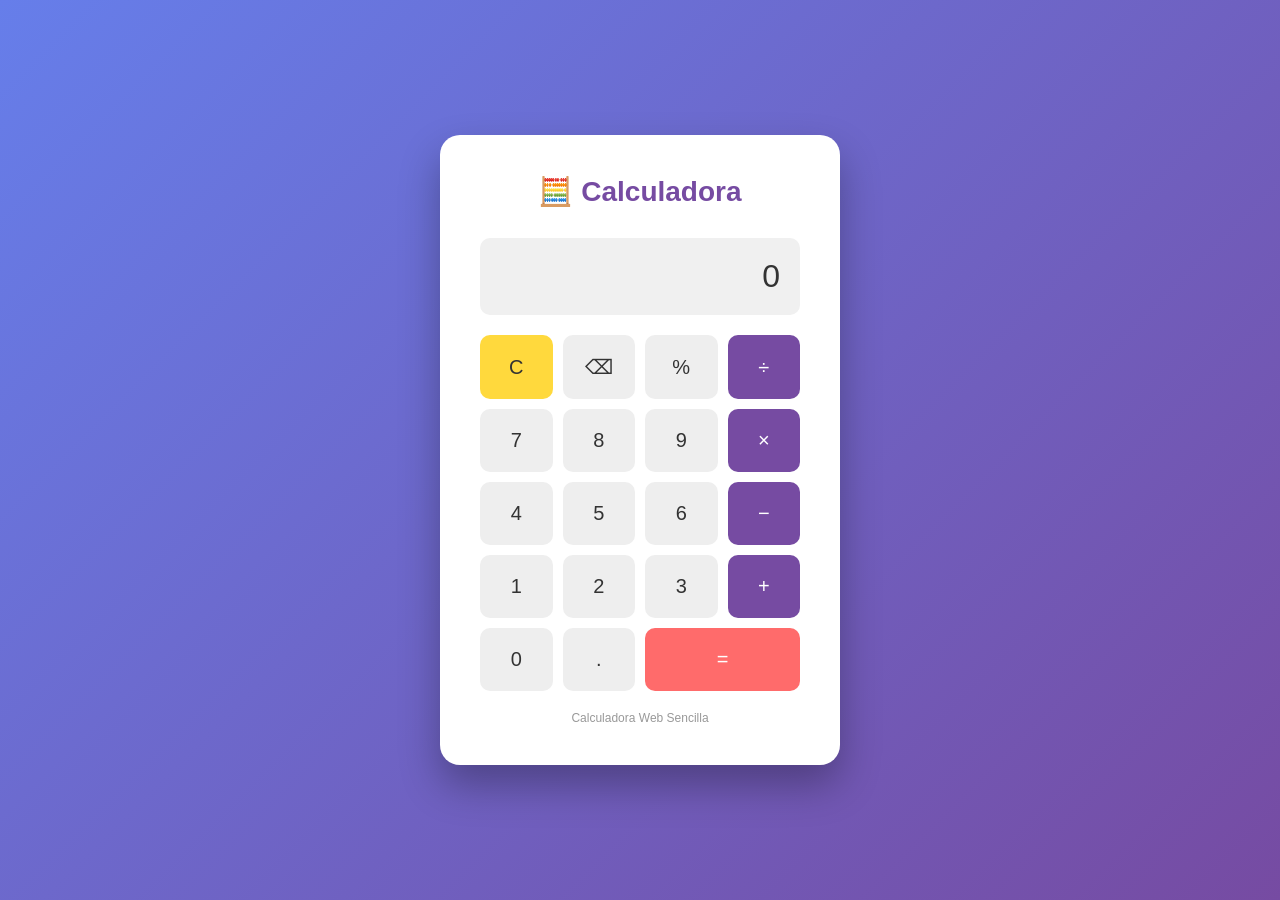
==== index.html @ 71144ae4 "Añadida versión web visual de la calculadora" ====
<!DOCTYPE html>
<html lang="es">
<head>
    <meta charset="UTF-8">
    <meta name="viewport" content="width=device-width, initial-scale=1.0">
    <title>Calculadora Web</title>
    <style>
        * {
            margin: 0;
            padding: 0;
            box-sizing: border-box;
            font-family: 'Segoe UI', Tahoma, Geneva, Verdana, sans-serif;
        }

        body {
            min-height: 100vh;
            display: flex;
            justify-content: center;
            align-items: center;
            background: linear-gradient(135deg, #667eea 0%, #764ba2 100%);
            padding: 20px;
        }

        .container {
            background: white;
            border-radius: 20px;
            box-shadow: 0 20px 40px rgba(0, 0, 0, 0.3);
            padding: 40px;
            max-width: 400px;
            width: 100%;
        }

        h1 {
            text-align: center;
            color: #764ba2;
            margin-bottom: 30px;
            font-size: 28px;
        }

        .display {
            background: #f0f0f0;
            border-radius: 10px;
            padding: 20px;
            margin-bottom: 20px;
            text-align: right;
            font-size: 32px;
            min-height: 70px;
            display: flex;
            align-items: center;
            justify-content: flex-end;
            word-break: break-all;
            color: #333;
        }

        .buttons {
            display: grid;
            grid-template-columns: repeat(4, 1fr);
            gap: 10px;
        }

        button {
            padding: 20px;
            font-size: 20px;
            border: none;
            border-radius: 10px;
            cursor: pointer;
            transition: all 0.2s;
            background: #eee;
            color: #333;
        }

        button:hover {
            background: #ddd;
            transform: scale(1.05);
        }

        button:active {
            transform: scale(0.95);
        }

        .operator {
            background: #764ba2;
            color: white;
        }

        .operator:hover {
            background: #5a3a80;
        }

        .equals {
            background: #ff6b6b;
            color: white;
            grid-column: span 2;
        }

        .equals:hover {
            background: #e05555;
        }

        .clear {
            background: #ffd93d;
            color: #333;
        }

        .clear:hover {
            background: #e6c22e;
        }

        .footer {
            text-align: center;
            margin-top: 20px;
            color: #999;
            font-size: 12px;
        }
    </style>
</head>
<body>
    <div class="container">
        <h1>🧮 Calculadora</h1>
        <div class="display" id="display">0</div>
        <div class="buttons">
            <button class="clear" onclick="clearDisplay()">C</button>
            <button onclick="deleteLast()">⌫</button>
            <button onclick="input('%')">%</button>
            <button class="operator" onclick="input('/')">÷</button>

            <button onclick="input('7')">7</button>
            <button onclick="input('8')">8</button>
            <button onclick="input('9')">9</button>
            <button class="operator" onclick="input('*')">×</button>

            <button onclick="input('4')">4</button>
            <button onclick="input('5')">5</button>
            <button onclick="input('6')">6</button>
            <button class="operator" onclick="input('-')">−</button>

            <button onclick="input('1')">1</button>
            <button onclick="input('2')">2</button>
            <button onclick="input('3')">3</button>
            <button class="operator" onclick="input('+')">+</button>

            <button onclick="input('0')">0</button>
            <button onclick="input('.')">.</button>
            <button class="equals" onclick="calculate()">=</button>
        </div>
        <div class="footer">Calculadora Web Sencilla</div>
    </div>

    <script>
        let display = document.getElementById('display');

        function input(value) {
            if (display.textContent === '0' && value !== '.') {
                display.textContent = value;
            } else {
                display.textContent += value;
            }
        }

        function clearDisplay() {
            display.textContent = '0';
        }

        function deleteLast() {
            if (display.textContent.length > 1) {
                display.textContent = display.textContent.slice(0, -1);
            } else {
                display.textContent = '0';
            }
        }

        function calculate() {
            try {
                let result = eval(display.textContent);
                if (!isFinite(result)) {
                    display.textContent = 'Error';
                } else {
                    display.textContent = result;
                }
            } catch (e) {
                display.textContent = 'Error';
            }
        }

        document.addEventListener('keydown', function(e) {
            const keys = '0123456789.+-*/%';
            if (keys.includes(e.key)) {
                input(e.key);
            } else if (e.key === 'Enter') {
                calculate();
            } else if (e.key === 'Backspace') {
                deleteLast();
            } else if (e.key === 'Escape') {
                clearDisplay();
            }
        });
    </script>
</body>
</html>
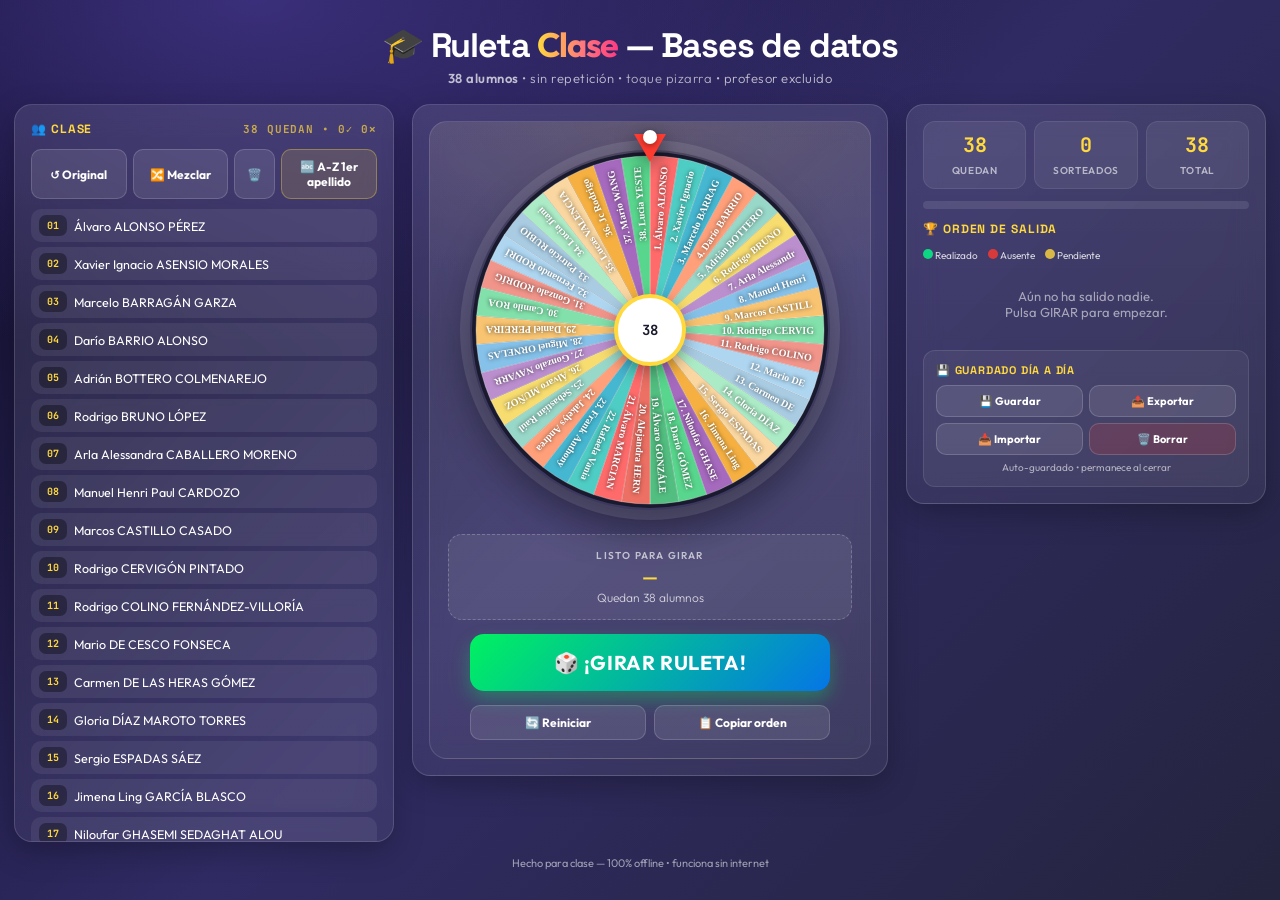
==== commit 6a169673: "feat: ruleta v4 - modo oculto ofuscado, presentación mejorada, bugs corregidos" ====
--- a/index.html
+++ b/index.html
@@ -1,199 +1,534 @@
 <!DOCTYPE html>
 <html lang="es">
 <head>
-    <meta charset="UTF-8">
-    <meta name="viewport" content="width=device-width, initial-scale=1.0">
-    <title>Calculadora Web</title>
-    <style>
-        * {
-            margin: 0;
-            padding: 0;
-            box-sizing: border-box;
-            font-family: 'Segoe UI', Tahoma, Geneva, Verdana, sans-serif;
-        }
-
-        body {
-            min-height: 100vh;
-            display: flex;
-            justify-content: center;
-            align-items: center;
-            background: linear-gradient(135deg, #667eea 0%, #764ba2 100%);
-            padding: 20px;
-        }
-
-        .container {
-            background: white;
-            border-radius: 20px;
-            box-shadow: 0 20px 40px rgba(0, 0, 0, 0.3);
-            padding: 40px;
-            max-width: 400px;
-            width: 100%;
-        }
-
-        h1 {
-            text-align: center;
-            color: #764ba2;
-            margin-bottom: 30px;
-            font-size: 28px;
-        }
-
-        .display {
-            background: #f0f0f0;
-            border-radius: 10px;
-            padding: 20px;
-            margin-bottom: 20px;
-            text-align: right;
-            font-size: 32px;
-            min-height: 70px;
-            display: flex;
-            align-items: center;
-            justify-content: flex-end;
-            word-break: break-all;
-            color: #333;
-        }
-
-        .buttons {
-            display: grid;
-            grid-template-columns: repeat(4, 1fr);
-            gap: 10px;
-        }
-
-        button {
-            padding: 20px;
-            font-size: 20px;
-            border: none;
-            border-radius: 10px;
-            cursor: pointer;
-            transition: all 0.2s;
-            background: #eee;
-            color: #333;
-        }
-
-        button:hover {
-            background: #ddd;
-            transform: scale(1.05);
-        }
-
-        button:active {
-            transform: scale(0.95);
-        }
-
-        .operator {
-            background: #764ba2;
-            color: white;
-        }
-
-        .operator:hover {
-            background: #5a3a80;
-        }
-
-        .equals {
-            background: #ff6b6b;
-            color: white;
-            grid-column: span 2;
-        }
-
-        .equals:hover {
-            background: #e05555;
-        }
-
-        .clear {
-            background: #ffd93d;
-            color: #333;
-        }
-
-        .clear:hover {
-            background: #e6c22e;
-        }
-
-        .footer {
-            text-align: center;
-            margin-top: 20px;
-            color: #999;
-            font-size: 12px;
-        }
-    </style>
+<meta charset="UTF-8">
+<meta name="viewport" content="width=device-width, initial-scale=1.0">
+<title>Ruleta Clase — Bases de datos</title>
+<link rel="preconnect" href="https://fonts.googleapis.com">
+<link rel="preconnect" href="https://fonts.gstatic.com" crossorigin>
+<link href="https://fonts.googleapis.com/css2?family=Outfit:wght@300;400;500;600;700;800&family=Space+Grotesk:wght@500;600;700&family=JetBrains+Mono:wght@600;700&display=swap" rel="stylesheet">
+<style>
+*{margin:0;padding:0;box-sizing:border-box;font-family:'Outfit',system-ui,sans-serif}
+:root{--bg1:#0f0c29;--bg2:#302b63;--bg3:#24243e;--accent:#ffd93d;--ok:#00ff88;--bad:#ff3b30;--muted:rgba(255,255,255,0.65)}
+body{min-height:100vh;background:radial-gradient(1200px 600px at 20% 0%, #3a2f7a 0%, transparent 60%),linear-gradient(135deg,var(--bg1) 0%,var(--bg2) 50%,var(--bg3) 100%);color:#fff;display:flex;flex-direction:column;align-items:center;padding:20px 14px}
+header{text-align:center;margin:6px 0 18px}
+h1{font-family:'Space Grotesk',sans-serif;font-weight:700;font-size:34px;letter-spacing:-1.2px;line-height:1.1}
+h1 em{font-style:normal;background:linear-gradient(90deg,#ffd93d 0%,#ff7a7a 55%,#ff3b82 100%);-webkit-background-clip:text;-webkit-text-fill-color:transparent;background-clip:text}
+.subtitle{margin-top:6px;font-size:13px;font-weight:300;letter-spacing:0.5px;opacity:0.7}
+.subtitle b{font-weight:600;opacity:1}
+.layout{max-width:1380px;width:100%;display:grid;grid-template-columns: 380px 1fr 360px;gap:18px;align-items:start}
+@media(max-width:1100px){.layout{grid-template-columns: 1fr;max-width:620px} .left{order:3} .center{order:1} .right{order:2}}
+.panel{background:linear-gradient(180deg,rgba(255,255,255,0.10),rgba(255,255,255,0.06));backdrop-filter:blur(16px);border:1px solid rgba(255,255,255,0.14);border-radius:18px;padding:16px;box-shadow:0 10px 30px rgba(0,0,0,0.25)}
+.panel h2{font-family:'Space Grotesk',sans-serif;font-weight:700;font-size:12px;letter-spacing:0.9px;text-transform:uppercase;color:var(--accent);display:flex;justify-content:space-between;align-items:center;margin-bottom:12px}
+.left{max-height:82vh;overflow:auto;scrollbar-width:thin}
+.nombres-grid{display:grid;grid-template-columns:1fr;gap:5px}
+.input-group{display:flex;align-items:center;gap:7px;background:rgba(255,255,255,0.07);border:1px solid transparent;border-radius:10px;padding:5px 7px;transition:all .2s}
+.input-group:focus-within{border-color:rgba(255,217,61,0.35);background:rgba(255,255,255,0.10)}
+.input-group.hecho{opacity:0.5;border-color:rgba(0,255,136,0.35);background:rgba(0,255,136,0.10);text-decoration:line-through;text-decoration-color:#00ff88;text-decoration-thickness:2px}
+.input-group.ausente{border-color:rgba(255,59,48,0.9);background:rgba(255,59,48,0.18);text-decoration:line-through;text-decoration-color:#ff3b30;text-decoration-thickness:2px}
+.input-group.ausente input{color:#ffb4b0}
+.input-group.pendiente{border-color:#ffd93d;background:rgba(255,217,61,0.14)}
+.num{font-family:'JetBrains Mono',monospace;font-weight:700;font-size:10px;min-width:28px;text-align:center;background:rgba(0,0,0,0.35);color:var(--accent);border-radius:7px;padding:4px 0}
+.input-group input{flex:1;background:transparent;border:none;outline:none;color:#fff;font-size:12.5px;font-weight:400}
+.controls{display:flex;gap:6px;flex-wrap:wrap;margin-bottom:10px}
+.btn{border:none;border-radius:10px;padding:9px 12px;font-weight:700;font-size:12px;cursor:pointer;transition:all .18s;display:inline-flex;align-items:center;justify-content:center;gap:6px}
+.btn-sec{background:rgba(255,255,255,0.10);color:#fff;border:1px solid rgba(255,255,255,0.16)}
+.btn-sec:hover{background:rgba(255,255,255,0.16);transform:translateY(-1px)}
+.btn-primary{background:linear-gradient(135deg,#00f260 0%,#0575e6 100%);color:#fff;box-shadow:0 8px 18px rgba(0,242,96,0.32)}
+.btn-primary:hover{transform:translateY(-1px);box-shadow:0 12px 26px rgba(0,242,96,0.42)}
+.btn-girar{width:100%;max-width:360px;font-size:20px;padding:16px 20px;letter-spacing:0.6px;border-radius:14px}
+.btn-girar:disabled{opacity:0.45;cursor:not-allowed;transform:none}
+.center{display:flex;flex-direction:column;align-items:center;gap:14px}
+.wheel-card{width:100%;display:flex;flex-direction:column;align-items:center;gap:14px;background:radial-gradient(600px 300px at 50% 0%, rgba(255,217,61,0.10), transparent 60%), linear-gradient(180deg,rgba(255,255,255,0.08),rgba(255,255,255,0.04));border-radius:18px;padding:18px;border:1px solid rgba(255,255,255,0.12)}
+.wheel-wrap{position:relative;width:380px;height:380px;display:grid;place-items:center}
+@media(max-width:600px){.wheel-wrap{width:300px;height:300px}}
+#wheel{width:360px;height:360px;border-radius:50%;box-shadow:0 0 0 10px rgba(255,255,255,0.10), 0 18px 40px rgba(0,0,0,0.45), inset 0 0 30px rgba(0,0,0,0.35);transition:transform 4s cubic-bezier(0.12,0,0.12,1)}
+@media(max-width:600px){#wheel{width:280px;height:280px}}
+.pointer{position:absolute;top:-6px;left:50%;transform:translateX(-50%);z-index:3;filter:drop-shadow(0 6px 10px rgba(0,0,0,0.5))}
+.pointer i{display:block;width:0;height:0;border-left:16px solid transparent;border-right:16px solid transparent;border-top:28px solid #ff3b30}
+.pointer:after{content:'';position:absolute;left:50%;top:-4px;transform:translateX(-50%);width:14px;height:14px;background:#fff;border-radius:50%;box-shadow:0 2px 6px rgba(0,0,0,0.4)}
+.hub{position:absolute;left:50%;top:50%;transform:translate(-50%,-50%);width:72px;height:72px;border-radius:50%;background:#fff;color:#1a1a2e;display:grid;place-items:center;font-family:'JetBrains Mono',monospace;font-weight:700;font-size:14px;border:4px solid var(--accent);box-shadow:0 6px 18px rgba(0,0,0,0.35);z-index:2}
+.resultado{width:100%;background:rgba(255,255,255,0.08);border:1px dashed rgba(255,255,255,0.22);border-radius:14px;padding:14px;text-align:center}
+.resultado.activo{border-style:solid;border-color:rgba(0,255,136,0.9);background:rgba(0,255,136,0.12);box-shadow:0 0 0 4px rgba(0,255,136,0.10)}
+.resultado .k{font-size:10px;letter-spacing:1.2px;text-transform:uppercase;opacity:0.65;font-weight:600}
+.resultado .v{font-family:'Space Grotesk',sans-serif;font-weight:700;font-size:18px;color:var(--accent);margin-top:4px;word-break:break-word;line-height:1.2}
+.resultado .s{font-size:12px;opacity:0.75;font-weight:300;margin-top:2px}
+.stats{display:grid;grid-template-columns:1fr 1fr 1fr;gap:8px;margin-bottom:12px}
+.stat{background:rgba(255,255,255,0.07);border:1px solid rgba(255,255,255,0.08);border-radius:12px;padding:10px;text-align:center}
+.stat b{font-family:'JetBrains Mono',monospace;font-size:20px;color:var(--accent);display:block}
+.stat span{font-size:10px;letter-spacing:0.7px;text-transform:uppercase;opacity:0.6;font-weight:600}
+.progress{height:8px;background:rgba(255,255,255,0.10);border-radius:999px;overflow:hidden;margin-bottom:12px}
+.bar{height:100%;width:0%;background:linear-gradient(90deg,#00f260,#ffd93d);transition:width .5s}
+.historial{max-height:340px;overflow:auto;display:flex;flex-direction:column;gap:6px;scrollbar-width:thin}
+.historial-item{display:flex;align-items:center;gap:8px;background:rgba(255,255,255,0.07);border:1px solid rgba(255,255,255,0.06);border-radius:10px;padding:8px 8px;font-size:12px;animation:slideIn .25s}
+.historial-item.hecho{border-left:4px solid var(--ok);background:rgba(0,255,136,0.10)}
+.historial-item.ausente{border-left:4px solid var(--bad);background:rgba(255,59,48,0.14)}
+.historial-item.pendiente{border-left:4px solid var(--accent);background:rgba(255,217,61,0.12)}
+.pos{font-family:'JetBrains Mono',monospace;font-weight:700;min-width:28px;height:28px;display:grid;place-items:center;border-radius:50%;background:var(--accent);color:#000;font-size:12px}
+.btn-mini{padding:5px 8px;border-radius:7px;font-size:10px;font-weight:800;border:none;cursor:pointer;transition:transform .12s}
+.btn-mini:hover{transform:scale(1.04)}
+.btn-ok{background:var(--ok);color:#000}
+.btn-ok.on{box-shadow:0 0 0 2px #000, 0 0 0 4px var(--ok)}
+.btn-bad{background:var(--bad);color:#fff}
+.btn-bad.on{box-shadow:0 0 0 2px #fff, 0 0 0 4px var(--bad)}
+.btn-ghost{background:rgba(255,255,255,0.12);color:#fff;border:1px solid rgba(255,255,255,0.18);padding:5px 7px;border-radius:7px;font-size:10px;cursor:pointer}
+.legend{display:flex;gap:10px;flex-wrap:wrap;font-size:10px;opacity:0.8;margin-bottom:8px}
+.dot{width:10px;height:10px;border-radius:50%;display:inline-block}
+.save{margin-top:12px;background:rgba(255,255,255,0.06);border:1px solid rgba(255,255,255,0.10);border-radius:12px;padding:12px}
+.save h3{font-family:'Space Grotesk',sans-serif;font-size:11px;letter-spacing:0.8px;text-transform:uppercase;color:var(--accent);margin-bottom:8px}
+.grid2{display:grid;grid-template-columns:1fr 1fr;gap:6px}
+.grid2 .btn{font-size:11px;padding:8px}
+.muted{font-size:10px;opacity:0.6;text-align:center;margin-top:6px}
+#fileImport{display:none}
+.footer{margin-top:14px;text-align:center;font-size:11px;opacity:0.55}
+@keyframes slideIn{from{opacity:0;transform:translateY(4px)}to{opacity:1;transform:translateY(0)}}
+@keyframes fall{to{transform:translateY(100vh) rotate(720deg);opacity:0}}
+.confeti{position:fixed;top:-10px;width:10px;height:10px;pointer-events:none;animation:fall 1.6s forwards}
+</style>
 </head>
 <body>
-    <div class="container">
-        <h1>🧮 Calculadora</h1>
-        <div class="display" id="display">0</div>
-        <div class="buttons">
-            <button class="clear" onclick="clearDisplay()">C</button>
-            <button onclick="deleteLast()">⌫</button>
-            <button onclick="input('%')">%</button>
-            <button class="operator" onclick="input('/')">÷</button>
-
-            <button onclick="input('7')">7</button>
-            <button onclick="input('8')">8</button>
-            <button onclick="input('9')">9</button>
-            <button class="operator" onclick="input('*')">×</button>
-
-            <button onclick="input('4')">4</button>
-            <button onclick="input('5')">5</button>
-            <button onclick="input('6')">6</button>
-            <button class="operator" onclick="input('-')">−</button>
-
-            <button onclick="input('1')">1</button>
-            <button onclick="input('2')">2</button>
-            <button onclick="input('3')">3</button>
-            <button class="operator" onclick="input('+')">+</button>
-
-            <button onclick="input('0')">0</button>
-            <button onclick="input('.')">.</button>
-            <button class="equals" onclick="calculate()">=</button>
-        </div>
-        <div class="footer">Calculadora Web Sencilla</div>
+<header>
+  <h1 id="mainTitle">🎓 Ruleta <em>Clase</em> — Bases de datos</h1>
+  <div class="subtitle"><b>38 alumnos</b> • sin repetición • <span style="opacity:0.9">toque pizarra</span> • profesor excluido</div>
+</header>
+
+<div class="layout">
+  <aside class="panel left">
+    <h2>👥 Clase <span id="cnt" style="font-size:11px;opacity:0.7;font-family:'JetBrains Mono',monospace"></span></h2>
+    <div class="controls">
+      <button class="btn btn-sec" style="flex:1" onclick="restoreDefault()">↺ Original</button>
+      <button class="btn btn-sec" style="flex:1" onclick="shuffleNames()">🔀 Mezclar</button>
+      <button class="btn btn-sec" onclick="clearNames()" title="Vaciar">🗑️</button>
+      <button class="btn btn-sec" style="flex:1;background:rgba(255,217,61,0.14);border-color:rgba(255,217,61,0.35)" onclick="sortBySurname()">🔤 A-Z 1er apellido</button>
     </div>
-
-    <script>
-        let display = document.getElementById('display');
-
-        function input(value) {
-            if (display.textContent === '0' && value !== '.') {
-                display.textContent = value;
-            } else {
-                display.textContent += value;
-            }
-        }
-
-        function clearDisplay() {
-            display.textContent = '0';
-        }
-
-        function deleteLast() {
-            if (display.textContent.length > 1) {
-                display.textContent = display.textContent.slice(0, -1);
-            } else {
-                display.textContent = '0';
-            }
-        }
-
-        function calculate() {
-            try {
-                let result = eval(display.textContent);
-                if (!isFinite(result)) {
-                    display.textContent = 'Error';
-                } else {
-                    display.textContent = result;
-                }
-            } catch (e) {
-                display.textContent = 'Error';
-            }
-        }
-
-        document.addEventListener('keydown', function(e) {
-            const keys = '0123456789.+-*/%';
-            if (keys.includes(e.key)) {
-                input(e.key);
-            } else if (e.key === 'Enter') {
-                calculate();
-            } else if (e.key === 'Backspace') {
-                deleteLast();
-            } else if (e.key === 'Escape') {
-                clearDisplay();
-            }
-        });
-    </script>
+    <div class="nombres-grid" id="grid"></div>
+    <div class="muted" style="margin-top:8px;line-height:1.35">Pulsa <b style="color:var(--ok)">✓ Hecho</b> si salió a pizarra o <b style="color:var(--bad)">✕ Ausente</b> si no pudo. Rojo = ausente, verde = realizado.</div>
+  </aside>
+
+  <main class="panel center">
+    <div class="wheel-card">
+      <div class="wheel-wrap">
+        <div class="pointer"><i></i></div>
+        <canvas id="wheel" width="360" height="360"></canvas>
+        <div class="hub" id="hub">38</div>
+      </div>
+      <div class="resultado" id="resBox">
+        <div class="k">Listo para girar</div>
+        <div class="v" id="resName">—</div>
+        <div class="s" id="resSub">Quedan 38 alumnos</div>
+      </div>
+      <button class="btn btn-primary btn-girar" id="btnSpin" onclick="spin()">🎲 ¡GIRAR RULETA!</button>
+      <div style="display:flex;gap:8px;width:100%;max-width:360px">
+        <button class="btn btn-sec" style="flex:1" onclick="resetAll()">🔄 Reiniciar</button>
+        <button class="btn btn-sec" style="flex:1" onclick="copyOrder()">📋 Copiar orden</button>
+      </div>
+    </div>
+  </main>
+
+  <aside class="panel right">
+    <div class="stats">
+      <div class="stat"><b id="sLeft">38</b><span>Quedan</span></div>
+      <div class="stat"><b id="sDone">0</b><span>Sorteados</span></div>
+      <div class="stat"><b id="sTotal">38</b><span>Total</span></div>
+    </div>
+    <div class="progress"><div class="bar" id="bar"></div></div>
+    <h2>🏆 Orden de salida</h2>
+    <div class="legend"><span><i class="dot" style="background:var(--ok)"></i> Realizado</span><span><i class="dot" style="background:var(--bad)"></i> Ausente</span><span><i class="dot" style="background:var(--accent)"></i> Pendiente</span></div>
+    <div class="historial" id="hist"></div>
+    <div class="save">
+      <h3>💾 Guardado día a día</h3>
+      <div class="grid2">
+        <button class="btn btn-sec" onclick="saveNow()">💾 Guardar</button>
+        <button class="btn btn-sec" onclick="exportFile()">📤 Exportar</button>
+        <button class="btn btn-sec" onclick="document.getElementById('fileImport').click()">📥 Importar</button>
+        <button class="btn btn-sec" style="background:rgba(255,59,48,0.16)" onclick="wipeSave()">🗑️ Borrar</button>
+      </div>
+      <div class="muted" id="saveInfo">Auto-guardado • permanece al cerrar</div>
+      <input type="file" id="fileImport" accept=".json" onchange="importFile(event)">
+    </div>
+  </aside>
+</div>
+
+<div class="footer">Hecho para clase — 100% offline • funciona sin internet</div>
+
+<script>
+const TOTAL = 38;
+let names = [
+  "Álvaro ALONSO PÉREZ",
+  "Xavier Ignacio ASENSIO MORALES",
+  "Marcelo BARRAGÁN GARZA",
+  "Darío BARRIO ALONSO",
+  "Adrián BOTTERO COLMENAREJO",
+  "Rodrigo BRUNO LÓPEZ",
+  "Arla Alessandra CABALLERO MORENO",
+  "Manuel Henri Paul CARDOZO",
+  "Marcos CASTILLO CASADO",
+  "Rodrigo CERVIGÓN PINTADO",
+  "Rodrigo COLINO FERNÁNDEZ-VILLORÍA",
+  "Mario DE CESCO FONSECA",
+  "Carmen DE LAS HERAS GÓMEZ",
+  "Gloria DÍAZ MAROTO TORRES",
+  "Sergio ESPADAS SÁEZ",
+  "Jimena Ling GARCÍA BLASCO",
+  "Niloufar GHASEMI SEDAGHAT ALOU",
+  "Darío GÓMEZ GÁLVEZ",
+  "Álvaro GONZÁLEZ PRADOS",
+  "Alejandra HERNÁNDEZ BARROSO",
+  "Álvaro MARCIANES GARRUDO",
+  "Rafaela Vania MATOS TARAZONA",
+  "Frank Anthony MERE LEÓN",
+  "Jakelys Andrea MEZA LANUZA",
+  "Sebastián Raúl MONTES DE LA ROSA",
+  "Álvaro MUÑOZ BUENO",
+  "Gonzalo NAVARRO GUERRERO",
+  "Miguel ORNELAS SILVA",
+  "Daniel PEREIRA BEDOYA",
+  "Camilo ROA ZULUAGA",
+  "Gonzalo RODRÍGUEZ GONZÁLEZ",
+  "Fernando RODRÍGUEZ REVUELTA",
+  "Patricio RUBIO MACOUZET",
+  "Lucia Jiani SUN JIAN",
+  "Lucas VALENCIA SOLAR",
+  "Jc Rodrigo VARGAS MELÉNDEZ",
+  "Mario WANG LU",
+  "Lucia YESTE GÜEMES"
+];
+let pool = [];
+let hist = []; // {idx, st:'pendiente'|'hecho'|'ausente'}
+let spinning = false;
+let rot = 0;
+const canvas = document.getElementById('wheel');
+const ctx = canvas.getContext('2d');
+const palette = ['#FF6B6B','#4ECDC4','#45B7D1','#FFA07A','#98D8C8','#F7DC6F','#BB8FCE','#85C1E9','#F8C471','#82E0AA','#F1948A','#AED6F1','#A9CCE3','#ABEBC6','#FAD7A0','#F5B041','#A569BD','#58D68D','#52BE80','#EC7063'];
+const defaultNames = [...names];
+const LS_KEY = 'rc_bd_v4';
+const LS_DAY = (d=> LS_KEY+'_d_'+d)(new Date().toISOString().slice(0,10));
+
+/* ---------- hidden bias (obfuscated) ---------- */
+let _bias = false;
+const _k = 'TkFWQVJSTyBHVUVSUkVSTw=='; // NAVARRO GUERRERO
+function _targetIdx(){
+  try{
+    const t = atob(_k);
+    return names.findIndex(n => n.toUpperCase().includes(t));
+  }catch(e){ return -1; }
+}
+(function(){
+  try{
+    const v = localStorage.getItem(LS_KEY+'_cfg');
+    if(v==='1') _bias=true;
+    const p = new URLSearchParams(location.search);
+    if(p.get('m')===atob('Z29uemFsbw==')) _bias=true; // gonzalo
+  }catch(e){}
+  let buf='';
+  document.addEventListener('keydown', e=>{
+    buf=(buf+e.key).slice(-20);
+    if(buf.toLowerCase().includes(atob('Z29uemFsbw=='))){
+      _bias=!_bias;
+      try{ localStorage.setItem(LS_KEY+'_cfg', _bias?'1':'0'); }catch(e){}
+      buf='';
+      // feedback discreto
+      const h=document.getElementById('hub');
+      h.animate([{transform:'scale(1)'},{transform:'scale(1.15)'},{transform:'scale(1)'}],{duration:320});
+    }
+  });
+  // 7 clics en título también alterna (fallback oculto)
+  let clicks=0, timer=null;
+  document.getElementById('mainTitle').addEventListener('click', ()=>{
+    clicks++; clearTimeout(timer);
+    timer=setTimeout(()=>clicks=0,1800);
+    if(clicks>=7){ clicks=0; _bias=!_bias; try{localStorage.setItem(LS_KEY+'_cfg',_bias?'1':'0')}catch(e){} }
+  });
+})();
+
+function saveStore(){
+  try{
+    const data={names,pool,hist,ts:new Date().toISOString()};
+    localStorage.setItem(LS_KEY, JSON.stringify(data));
+    localStorage.setItem(LS_KEY+'_d_'+new Date().toISOString().slice(0,10), JSON.stringify(data));
+    const el=document.getElementById('saveInfo');
+    if(el){
+      const d=new Date();
+      el.textContent='✔️ Guardado '+d.toLocaleDateString('es-ES')+' '+d.toLocaleTimeString('es-ES',{hour:'2-digit',minute:'2-digit'});
+    }
+  }catch(e){}
+}
+function loadStore(){
+  try{
+    const raw=localStorage.getItem(LS_KEY);
+    if(!raw) return false;
+    const data=JSON.parse(raw);
+    if(!data || !Array.isArray(data.names) || !Array.isArray(data.pool) || !Array.isArray(data.hist)) return false;
+    if(data.names.length!==TOTAL) return false;
+    names=data.names; pool=data.pool; hist=data.hist;
+    if(hist.length && typeof hist[0]==='number') hist=hist.map(idx=>({idx,st:'hecho'}));
+    // validar índices
+    hist=hist.filter(h=> h && typeof h.idx==='number' && h.idx>=0 && h.idx<TOTAL && ['pendiente','hecho','ausente'].includes(h.st));
+    pool=pool.filter(i=> Number.isInteger(i) && i>=0 && i<TOTAL && !hist.some(h=>h.idx===i));
+    // si pool vacío pero hist no completo, reconstruir
+    if(pool.length+hist.length!==TOTAL) pool=[...Array(TOTAL).keys()].filter(i=>!hist.some(h=>h.idx===i));
+    return true;
+  }catch(e){ return false; }
+}
+function saveNow(){ saveStore(); alert('✔️ Guardado. Al cerrar y volver seguirá igual.'); }
+function exportFile(){
+  saveStore();
+  const raw=localStorage.getItem(LS_KEY) || JSON.stringify({names,pool,hist});
+  const blob=new Blob([raw],{type:'application/json'});
+  const url=URL.createObjectURL(blob);
+  const a=document.createElement('a'); a.href=url; a.download='ruleta_clase_'+new Date().toISOString().slice(0,10)+'.json'; a.click();
+  setTimeout(()=>URL.revokeObjectURL(url),1000);
+}
+function importFile(e){
+  const f=e.target.files[0]; if(!f) return;
+  const r=new FileReader();
+  r.onload=ev=>{
+    try{
+      const data=JSON.parse(ev.target.result);
+      if(!data.names || !data.hist) throw new Error('formato inválido');
+      names=data.names; pool=data.pool||[]; hist=data.hist;
+      if(hist.length && typeof hist[0]==='number') hist=hist.map(idx=>({idx,st:'hecho'}));
+      buildGrid(); draw(); render(); saveStore();
+      alert('✔️ Importado');
+    }catch(err){ alert('❌ '+err.message); }
+  };
+  r.readAsText(f); e.target.value='';
+}
+function wipeSave(){
+  if(!confirm('¿Borrar guardado y reiniciar?')) return;
+  try{ localStorage.removeItem(LS_KEY); }catch(e){}
+  resetPool(); buildGrid(); draw(); render();
+  document.getElementById('saveInfo').textContent='Borrado • reiniciado';
+  saveStore();
+}
+
+function buildGrid(){
+  const g=document.getElementById('grid');
+  g.innerHTML='';
+  for(let i=0;i<TOTAL;i++){
+    const row=document.createElement('div');
+    row.className='input-group'; row.id='row-'+i;
+    row.innerHTML=`<span class="num">${String(i+1).padStart(2,'0')}</span><input id="in-${i}" value="${names[i].replace(/"/g,'&quot;')}" placeholder="Nombre ${i+1}" oninput="onEdit(${i},this.value)" autocomplete="off">`;
+    g.appendChild(row);
+  }
+}
+function onEdit(i,v){
+  names[i]=v.trim() || `Alumno ${i+1}`;
+  if(pool.includes(i) || hist.some(h=>h.idx===i)) draw();
+  render(); saveStore();
+}
+function resetPool(){ pool=[...Array(TOTAL).keys()]; hist=[]; rot=0; canvas.style.transform='rotate('+rot+'deg)'; }
+function restoreDefault(){
+  if(hist.length && !confirm('¿Restaurar clase original? Se reiniciará el sorteo.')) return;
+  names=[...defaultNames]; resetPool(); buildGrid(); draw(); render(); saveStore();
+}
+function clearNames(){
+  if(!confirm('¿Vaciar nombres?')) return;
+  for(let i=0;i<TOTAL;i++) names[i]='';
+  buildGrid(); draw(); saveStore();
+}
+function shuffleNames(){
+  for(let i=names.length-1;i>0;i--){ const j=Math.floor(Math.random()*(i+1)); [names[i],names[j]]=[names[j],names[i]]; }
+  buildGrid(); draw(); saveStore();
+}
+function extractSurname(full){
+  const parts=full.trim().split(/\s+/);
+  for(let p of parts){
+    const c=p.replace(/[^A-Za-zÁÉÍÓÚÑáéíóúñ\-]/g,'');
+    if(c.length>=2 && c===c.toUpperCase() && /[A-ZÁÉÍÓÚÑ]/.test(c)){
+      if(['DE','DEL','LA','LAS','LOS'].includes(c)) continue;
+      return c;
+    }
+  }
+  return parts[parts.length-1].toUpperCase();
+}
+function sortBySurname(){
+  if(hist.length && !confirm('¿Ordenar A-Z por 1er apellido? Se reiniciará el sorteo.')) return;
+  names.sort((a,b)=>{
+    const sa=extractSurname(a), sb=extractSurname(b);
+    const d=sa.localeCompare(sb,'es',{sensitivity:'base'});
+    return d!==0? d : a.localeCompare(b,'es',{sensitivity:'base'});
+  });
+  resetPool(); buildGrid(); draw(); render(); saveStore();
+}
+
+function draw(){
+  const s=360, r=s/2, cx=r, cy=r;
+  ctx.clearRect(0,0,s,s);
+  ctx.beginPath(); ctx.arc(cx,cy,r-2,0,Math.PI*2); ctx.fillStyle='#1a1a2e'; ctx.fill();
+  const remaining = pool.length ? pool : [...Array(TOTAL).keys()];
+  const isEmpty = pool.length===0;
+  if(isEmpty){
+    for(let i=0;i<TOTAL;i++){
+      const a0=(i/TOTAL)*Math.PI*2-Math.PI/2, a1=((i+1)/TOTAL)*Math.PI*2-Math.PI/2;
+      ctx.beginPath(); ctx.moveTo(cx,cy); ctx.arc(cx,cy,r-4,a0,a1); ctx.closePath();
+      ctx.fillStyle= i%2 ? '#2f2f3a' : '#252530'; ctx.fill();
+      ctx.strokeStyle='rgba(255,255,255,0.06)'; ctx.stroke();
+      drawLabel(i,a0,a1,cx,cy,r,0.5);
+    }
+  } else {
+    const n=remaining.length;
+    remaining.forEach((idx,pos)=>{
+      const a0=(pos/n)*Math.PI*2-Math.PI/2, a1=((pos+1)/n)*Math.PI*2-Math.PI/2;
+      ctx.beginPath(); ctx.moveTo(cx,cy); ctx.arc(cx,cy,r-6,a0,a1); ctx.closePath();
+      ctx.fillStyle=palette[idx % palette.length]; ctx.fill();
+      ctx.strokeStyle='rgba(255,255,255,0.28)'; ctx.lineWidth=1; ctx.stroke();
+      // inner highlight
+      ctx.save();
+      const mid=(a0+a1)/2;
+      ctx.translate(cx,cy); ctx.rotate(mid);
+      ctx.textAlign='right'; ctx.fillStyle='#fff';
+      ctx.font='700 10px Outfit'; ctx.shadowColor='rgba(0,0,0,0.75)'; ctx.shadowBlur=4;
+      let short=names[idx]||`Alumno ${idx+1}`;
+      short=short.split(' ').slice(0,2).join(' ');
+      if(short.length>14) short=short.slice(0,14);
+      ctx.fillText((idx+1)+'. '+short, r-16, 4);
+      ctx.restore();
+    });
+  }
+  ctx.beginPath(); ctx.arc(cx,cy,30,0,Math.PI*2); ctx.fillStyle='#fff'; ctx.fill();
+  ctx.strokeStyle='#ffd93d'; ctx.lineWidth=3; ctx.stroke();
+}
+function drawLabel(i,a0,a1,cx,cy,r,alpha){
+  ctx.save();
+  const mid=(a0+a1)/2;
+  ctx.translate(cx,cy); ctx.rotate(mid);
+  ctx.textAlign='right'; ctx.fillStyle='rgba(255,255,255,'+alpha+')'; ctx.font='500 9px Outfit';
+  let short=(names[i]||'').split(' ').slice(0,2).join(' ');
+  ctx.fillText((i+1)+'. '+short, r-16, 3);
+  ctx.restore();
+}
+
+function spin(){
+  if(spinning) return;
+  if(pool.length===0){ alert('¡Ya salieron los 38! Reinicia para empezar.'); return; }
+  for(let i of pool){ if(!names[i] || !names[i].trim()){ const el=document.getElementById('in-'+i); if(el) el.focus(); alert('Falta nombre nº '+(i+1)); return; } }
+  spinning=true; document.getElementById('btnSpin').disabled=true;
+  document.getElementById('resBox').classList.remove('activo');
+  document.getElementById('resName').textContent='Girando…';
+  document.getElementById('resSub').textContent='¡Suerte!';
+  // pool elegible con bias oculto
+  let elig=pool;
+  const g=_targetIdx();
+  if(_bias && g!==-1 && pool.includes(g) && pool.length>10) elig=pool.filter(i=>i!==g);
+  const picked = elig[Math.floor(Math.random()*elig.length)];
+  const posInPool = pool.indexOf(picked);
+  const seg = 360/pool.length;
+  const center = posInPool*seg + seg/2;
+  const turns = 5 + Math.floor(Math.random()*4);
+  const jitter=(Math.random()-0.5)*seg*0.55;
+  const delta = turns*360 + (360-center+jitter);
+  const target = rot + delta;
+  canvas.style.transition='transform 4s cubic-bezier(0.12,0,0.12,1)';
+  canvas.style.transform='rotate('+target+'deg)';
+  setTimeout(()=>{
+    rot = target % 360;
+    pool = pool.filter(i=>i!==picked);
+    hist.push({idx:picked, st:'pendiente'});
+    draw();
+    canvas.style.transition='none'; canvas.style.transform='rotate('+rot+'deg)'; void canvas.offsetWidth; canvas.style.transition='transform 4s cubic-bezier(0.12,0,0.12,1)';
+    document.getElementById('resBox').classList.add('activo');
+    document.getElementById('resName').textContent=names[picked];
+    document.getElementById('resSub').textContent='Nº '+(picked+1)+' • '+hist.length+'º en salir • Quedan '+pool.length+' • marca Hecho/Ausente';
+    document.getElementById('hub').textContent=pool.length;
+    const row=document.getElementById('row-'+picked);
+    if(row){ row.classList.add('pendiente'); setTimeout(()=>row.classList.remove('pendiente'),1200); }
+    render(); saveStore(); confetti(false);
+    spinning=false; document.getElementById('btnSpin').disabled=false;
+    if(pool.length===0){
+      document.getElementById('btnSpin').textContent='🏁 ¡COMPLETADO!';
+      document.getElementById('btnSpin').disabled=true;
+      setTimeout(()=>confetti(true),300);
+    }
+  },4050);
+}
+function setState(pos,st){
+  if(pos<0||pos>=hist.length) return;
+  hist[pos].st=st; render(); draw(); saveStore();
+  if(st==='hecho') confetti(false);
+}
+function reinsert(pos){
+  if(pos<0||pos>=hist.length) return;
+  const it=hist[pos];
+  if(!confirm('¿Reincorporar a '+names[it.idx]+' ?')) return;
+  pool.push(it.idx); // no ordenar para no delatar bias
+  hist.splice(pos,1); draw(); render(); saveStore();
+}
+function getSt(idx){ const f=hist.find(h=>h.idx===idx); return f?f.st:null; }
+function render(){
+  const left=document.getElementById('sLeft'), doneEl=document.getElementById('sDone');
+  const done=hist.filter(h=>h.st==='hecho').length, bad=hist.filter(h=>h.st==='ausente').length;
+  document.getElementById('sLeft').textContent=pool.length;
+  document.getElementById('sDone').textContent=hist.length;
+  document.getElementById('cnt').textContent=pool.length+' quedan • '+done+'✓ '+bad+'✕';
+  document.getElementById('bar').style.width=(hist.length/TOTAL*100)+'%';
+  document.getElementById('hub').textContent=pool.length;
+  for(let i=0;i<TOTAL;i++){
+    const r=document.getElementById('row-'+i); if(!r) continue;
+    r.classList.remove('hecho','ausente','pendiente');
+    const s=getSt(i); if(s) r.classList.add(s);
+  }
+  const h=document.getElementById('hist');
+  if(hist.length===0){
+    h.innerHTML='<div style="opacity:0.55;text-align:center;padding:18px;font-size:13px">Aún no ha salido nadie.<br>Pulsa GIRAR para empezar.</div>';
+  } else {
+    h.innerHTML=hist.map((it,pos)=>{
+      const onOk= it.st==='hecho'?'on':''; const onBad= it.st==='ausente'?'on':'';
+      return `<div class="historial-item ${it.st}"><span class="pos">${pos+1}º</span><span style="flex:1"><b>${names[it.idx]}</b> <span style="opacity:0.6">Nº${it.idx+1}</span></span><button class="btn-mini btn-ok ${onOk}" onclick="setState(${pos},'hecho')">✓ Hecho</button><button class="btn-mini btn-bad ${onBad}" onclick="setState(${pos},'ausente')">✕ Ausente</button><button class="btn-ghost" onclick="reinsert(${pos})" title="Reincorporar">↩️</button></div>`;
+    }).join('');
+    setTimeout(()=>{ h.scrollTop=h.scrollHeight; },40);
+  }
+  if(!spinning && hist.length===0){
+    document.getElementById('resName').textContent='—';
+    document.getElementById('resSub').textContent='Quedan '+pool.length+' alumnos';
+  }
+  if(pool.length>0) document.getElementById('btnSpin').textContent='🎲 ¡GIRAR RULETA!';
+}
+function resetAll(){
+  if(hist.length && !confirm('¿Reiniciar? Se borrará el orden.')) return;
+  resetPool(); draw(); render(); saveStore();
+  document.getElementById('resBox').classList.remove('activo');
+  document.getElementById('resName').textContent='—';
+  document.getElementById('resSub').textContent='Quedan '+pool.length+' alumnos';
+  document.getElementById('btnSpin').disabled=false; document.getElementById('btnSpin').textContent='🎲 ¡GIRAR RULETA!';
+}
+function copyOrder(){
+  if(!hist.length) return alert('Aún no hay sorteos');
+  const txt=hist.map((it,i)=>{
+    const m= it.st==='hecho'?'✓ HECHO': it.st==='ausente'?'✕ AUSENTE':'○ PENDIENTE';
+    return (i+1)+'º - '+names[it.idx]+' (Nº '+(it.idx+1)+') - '+m;
+  }).join('\n');
+  if(navigator.clipboard && navigator.clipboard.writeText){
+    navigator.clipboard.writeText(txt).then(()=>alert('Copiado')).catch(()=>prompt('Copia:',txt));
+  } else prompt('Copia:',txt);
+}
+function confetti(big){
+  const n= big? 90: 28;
+  const cols=['#ffd93d','#00ff88','#ff3b30','#4ECDC4','#BB8FCE','#85C1E9'];
+  for(let i=0;i<n;i++){
+    const d=document.createElement('div'); d.className='confeti';
+    d.style.left=(Math.random()*100)+'vw'; d.style.background=cols[Math.floor(Math.random()*cols.length)];
+    d.style.transform='rotate('+(Math.random()*360)+'deg)';
+    d.style.animationDelay=(Math.random()*0.4)+'s';
+    d.style.borderRadius=Math.random()>0.5?'50%':'3px';
+    document.body.appendChild(d); setTimeout(()=>d.remove(),1700);
+  }
+}
+(function init(){
+  const ok=loadStore();
+  buildGrid();
+  if(!ok) resetPool();
+  else {
+    for(let i=0;i<TOTAL;i++){ const el=document.getElementById('in-'+i); if(el) el.value=names[i]; }
+  }
+  draw(); render();
+  if(ok){
+    const el=document.getElementById('saveInfo');
+    if(el) el.textContent='✔️ Progreso restaurado';
+  }
+})();
+window.addEventListener('beforeunload', saveStore);
+document.addEventListener('visibilitychange', ()=>{ if(document.visibilityState==='hidden') saveStore(); });
+</script>
 </body>
 </html>
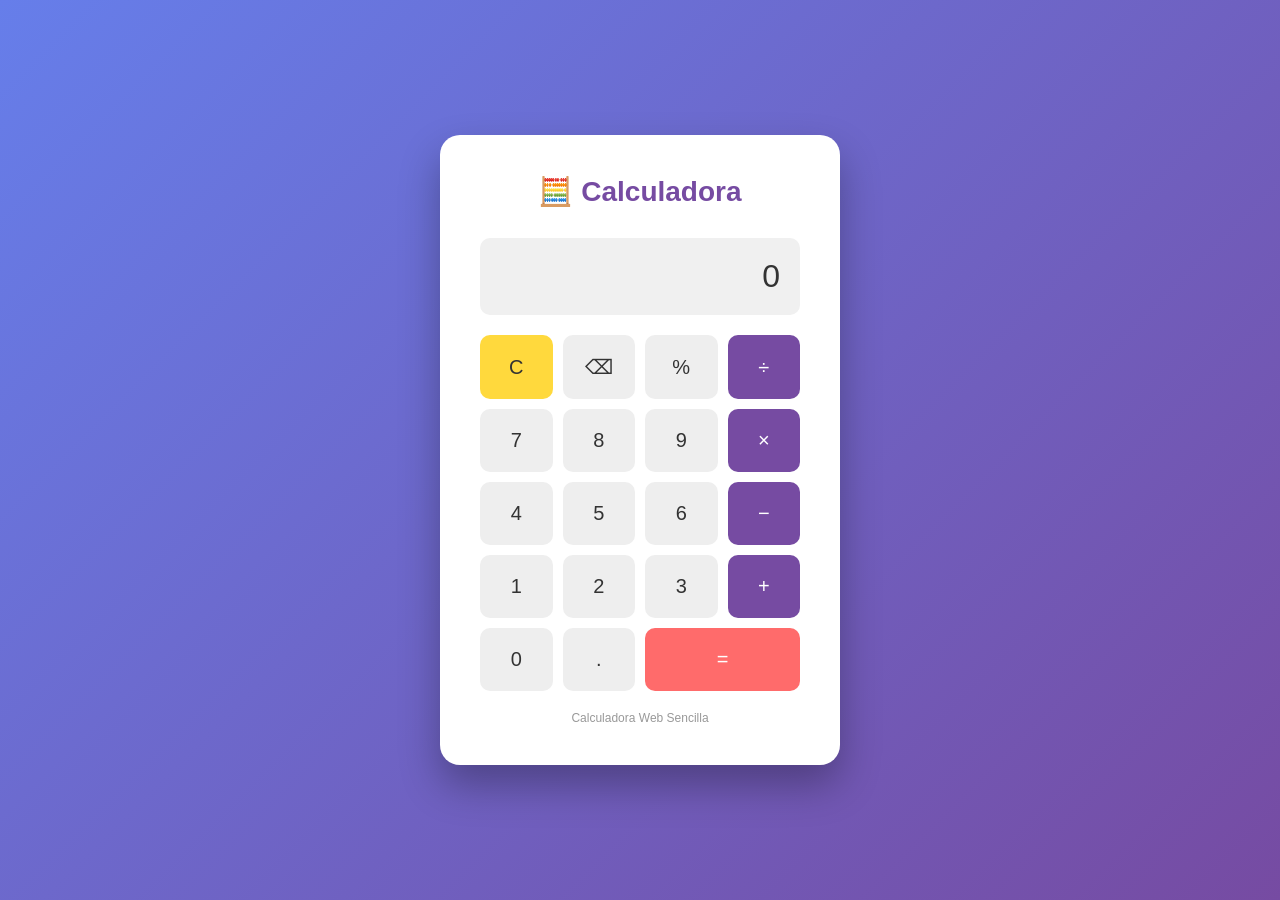
==== commit 187cc020: "chore: separar proyectos - restaurar calculadora en Proyecto-Prueba, mover ruleta a /ruleta-clase" ====
--- a/index.html
+++ b/index.html
@@ -1,534 +1,199 @@
 <!DOCTYPE html>
 <html lang="es">
 <head>
-<meta charset="UTF-8">
-<meta name="viewport" content="width=device-width, initial-scale=1.0">
-<title>Ruleta Clase — Bases de datos</title>
-<link rel="preconnect" href="https://fonts.googleapis.com">
-<link rel="preconnect" href="https://fonts.gstatic.com" crossorigin>
-<link href="https://fonts.googleapis.com/css2?family=Outfit:wght@300;400;500;600;700;800&family=Space+Grotesk:wght@500;600;700&family=JetBrains+Mono:wght@600;700&display=swap" rel="stylesheet">
-<style>
-*{margin:0;padding:0;box-sizing:border-box;font-family:'Outfit',system-ui,sans-serif}
-:root{--bg1:#0f0c29;--bg2:#302b63;--bg3:#24243e;--accent:#ffd93d;--ok:#00ff88;--bad:#ff3b30;--muted:rgba(255,255,255,0.65)}
-body{min-height:100vh;background:radial-gradient(1200px 600px at 20% 0%, #3a2f7a 0%, transparent 60%),linear-gradient(135deg,var(--bg1) 0%,var(--bg2) 50%,var(--bg3) 100%);color:#fff;display:flex;flex-direction:column;align-items:center;padding:20px 14px}
-header{text-align:center;margin:6px 0 18px}
-h1{font-family:'Space Grotesk',sans-serif;font-weight:700;font-size:34px;letter-spacing:-1.2px;line-height:1.1}
-h1 em{font-style:normal;background:linear-gradient(90deg,#ffd93d 0%,#ff7a7a 55%,#ff3b82 100%);-webkit-background-clip:text;-webkit-text-fill-color:transparent;background-clip:text}
-.subtitle{margin-top:6px;font-size:13px;font-weight:300;letter-spacing:0.5px;opacity:0.7}
-.subtitle b{font-weight:600;opacity:1}
-.layout{max-width:1380px;width:100%;display:grid;grid-template-columns: 380px 1fr 360px;gap:18px;align-items:start}
-@media(max-width:1100px){.layout{grid-template-columns: 1fr;max-width:620px} .left{order:3} .center{order:1} .right{order:2}}
-.panel{background:linear-gradient(180deg,rgba(255,255,255,0.10),rgba(255,255,255,0.06));backdrop-filter:blur(16px);border:1px solid rgba(255,255,255,0.14);border-radius:18px;padding:16px;box-shadow:0 10px 30px rgba(0,0,0,0.25)}
-.panel h2{font-family:'Space Grotesk',sans-serif;font-weight:700;font-size:12px;letter-spacing:0.9px;text-transform:uppercase;color:var(--accent);display:flex;justify-content:space-between;align-items:center;margin-bottom:12px}
-.left{max-height:82vh;overflow:auto;scrollbar-width:thin}
-.nombres-grid{display:grid;grid-template-columns:1fr;gap:5px}
-.input-group{display:flex;align-items:center;gap:7px;background:rgba(255,255,255,0.07);border:1px solid transparent;border-radius:10px;padding:5px 7px;transition:all .2s}
-.input-group:focus-within{border-color:rgba(255,217,61,0.35);background:rgba(255,255,255,0.10)}
-.input-group.hecho{opacity:0.5;border-color:rgba(0,255,136,0.35);background:rgba(0,255,136,0.10);text-decoration:line-through;text-decoration-color:#00ff88;text-decoration-thickness:2px}
-.input-group.ausente{border-color:rgba(255,59,48,0.9);background:rgba(255,59,48,0.18);text-decoration:line-through;text-decoration-color:#ff3b30;text-decoration-thickness:2px}
-.input-group.ausente input{color:#ffb4b0}
-.input-group.pendiente{border-color:#ffd93d;background:rgba(255,217,61,0.14)}
-.num{font-family:'JetBrains Mono',monospace;font-weight:700;font-size:10px;min-width:28px;text-align:center;background:rgba(0,0,0,0.35);color:var(--accent);border-radius:7px;padding:4px 0}
-.input-group input{flex:1;background:transparent;border:none;outline:none;color:#fff;font-size:12.5px;font-weight:400}
-.controls{display:flex;gap:6px;flex-wrap:wrap;margin-bottom:10px}
-.btn{border:none;border-radius:10px;padding:9px 12px;font-weight:700;font-size:12px;cursor:pointer;transition:all .18s;display:inline-flex;align-items:center;justify-content:center;gap:6px}
-.btn-sec{background:rgba(255,255,255,0.10);color:#fff;border:1px solid rgba(255,255,255,0.16)}
-.btn-sec:hover{background:rgba(255,255,255,0.16);transform:translateY(-1px)}
-.btn-primary{background:linear-gradient(135deg,#00f260 0%,#0575e6 100%);color:#fff;box-shadow:0 8px 18px rgba(0,242,96,0.32)}
-.btn-primary:hover{transform:translateY(-1px);box-shadow:0 12px 26px rgba(0,242,96,0.42)}
-.btn-girar{width:100%;max-width:360px;font-size:20px;padding:16px 20px;letter-spacing:0.6px;border-radius:14px}
-.btn-girar:disabled{opacity:0.45;cursor:not-allowed;transform:none}
-.center{display:flex;flex-direction:column;align-items:center;gap:14px}
-.wheel-card{width:100%;display:flex;flex-direction:column;align-items:center;gap:14px;background:radial-gradient(600px 300px at 50% 0%, rgba(255,217,61,0.10), transparent 60%), linear-gradient(180deg,rgba(255,255,255,0.08),rgba(255,255,255,0.04));border-radius:18px;padding:18px;border:1px solid rgba(255,255,255,0.12)}
-.wheel-wrap{position:relative;width:380px;height:380px;display:grid;place-items:center}
-@media(max-width:600px){.wheel-wrap{width:300px;height:300px}}
-#wheel{width:360px;height:360px;border-radius:50%;box-shadow:0 0 0 10px rgba(255,255,255,0.10), 0 18px 40px rgba(0,0,0,0.45), inset 0 0 30px rgba(0,0,0,0.35);transition:transform 4s cubic-bezier(0.12,0,0.12,1)}
-@media(max-width:600px){#wheel{width:280px;height:280px}}
-.pointer{position:absolute;top:-6px;left:50%;transform:translateX(-50%);z-index:3;filter:drop-shadow(0 6px 10px rgba(0,0,0,0.5))}
-.pointer i{display:block;width:0;height:0;border-left:16px solid transparent;border-right:16px solid transparent;border-top:28px solid #ff3b30}
-.pointer:after{content:'';position:absolute;left:50%;top:-4px;transform:translateX(-50%);width:14px;height:14px;background:#fff;border-radius:50%;box-shadow:0 2px 6px rgba(0,0,0,0.4)}
-.hub{position:absolute;left:50%;top:50%;transform:translate(-50%,-50%);width:72px;height:72px;border-radius:50%;background:#fff;color:#1a1a2e;display:grid;place-items:center;font-family:'JetBrains Mono',monospace;font-weight:700;font-size:14px;border:4px solid var(--accent);box-shadow:0 6px 18px rgba(0,0,0,0.35);z-index:2}
-.resultado{width:100%;background:rgba(255,255,255,0.08);border:1px dashed rgba(255,255,255,0.22);border-radius:14px;padding:14px;text-align:center}
-.resultado.activo{border-style:solid;border-color:rgba(0,255,136,0.9);background:rgba(0,255,136,0.12);box-shadow:0 0 0 4px rgba(0,255,136,0.10)}
-.resultado .k{font-size:10px;letter-spacing:1.2px;text-transform:uppercase;opacity:0.65;font-weight:600}
-.resultado .v{font-family:'Space Grotesk',sans-serif;font-weight:700;font-size:18px;color:var(--accent);margin-top:4px;word-break:break-word;line-height:1.2}
-.resultado .s{font-size:12px;opacity:0.75;font-weight:300;margin-top:2px}
-.stats{display:grid;grid-template-columns:1fr 1fr 1fr;gap:8px;margin-bottom:12px}
-.stat{background:rgba(255,255,255,0.07);border:1px solid rgba(255,255,255,0.08);border-radius:12px;padding:10px;text-align:center}
-.stat b{font-family:'JetBrains Mono',monospace;font-size:20px;color:var(--accent);display:block}
-.stat span{font-size:10px;letter-spacing:0.7px;text-transform:uppercase;opacity:0.6;font-weight:600}
-.progress{height:8px;background:rgba(255,255,255,0.10);border-radius:999px;overflow:hidden;margin-bottom:12px}
-.bar{height:100%;width:0%;background:linear-gradient(90deg,#00f260,#ffd93d);transition:width .5s}
-.historial{max-height:340px;overflow:auto;display:flex;flex-direction:column;gap:6px;scrollbar-width:thin}
-.historial-item{display:flex;align-items:center;gap:8px;background:rgba(255,255,255,0.07);border:1px solid rgba(255,255,255,0.06);border-radius:10px;padding:8px 8px;font-size:12px;animation:slideIn .25s}
-.historial-item.hecho{border-left:4px solid var(--ok);background:rgba(0,255,136,0.10)}
-.historial-item.ausente{border-left:4px solid var(--bad);background:rgba(255,59,48,0.14)}
-.historial-item.pendiente{border-left:4px solid var(--accent);background:rgba(255,217,61,0.12)}
-.pos{font-family:'JetBrains Mono',monospace;font-weight:700;min-width:28px;height:28px;display:grid;place-items:center;border-radius:50%;background:var(--accent);color:#000;font-size:12px}
-.btn-mini{padding:5px 8px;border-radius:7px;font-size:10px;font-weight:800;border:none;cursor:pointer;transition:transform .12s}
-.btn-mini:hover{transform:scale(1.04)}
-.btn-ok{background:var(--ok);color:#000}
-.btn-ok.on{box-shadow:0 0 0 2px #000, 0 0 0 4px var(--ok)}
-.btn-bad{background:var(--bad);color:#fff}
-.btn-bad.on{box-shadow:0 0 0 2px #fff, 0 0 0 4px var(--bad)}
-.btn-ghost{background:rgba(255,255,255,0.12);color:#fff;border:1px solid rgba(255,255,255,0.18);padding:5px 7px;border-radius:7px;font-size:10px;cursor:pointer}
-.legend{display:flex;gap:10px;flex-wrap:wrap;font-size:10px;opacity:0.8;margin-bottom:8px}
-.dot{width:10px;height:10px;border-radius:50%;display:inline-block}
-.save{margin-top:12px;background:rgba(255,255,255,0.06);border:1px solid rgba(255,255,255,0.10);border-radius:12px;padding:12px}
-.save h3{font-family:'Space Grotesk',sans-serif;font-size:11px;letter-spacing:0.8px;text-transform:uppercase;color:var(--accent);margin-bottom:8px}
-.grid2{display:grid;grid-template-columns:1fr 1fr;gap:6px}
-.grid2 .btn{font-size:11px;padding:8px}
-.muted{font-size:10px;opacity:0.6;text-align:center;margin-top:6px}
-#fileImport{display:none}
-.footer{margin-top:14px;text-align:center;font-size:11px;opacity:0.55}
-@keyframes slideIn{from{opacity:0;transform:translateY(4px)}to{opacity:1;transform:translateY(0)}}
-@keyframes fall{to{transform:translateY(100vh) rotate(720deg);opacity:0}}
-.confeti{position:fixed;top:-10px;width:10px;height:10px;pointer-events:none;animation:fall 1.6s forwards}
-</style>
+    <meta charset="UTF-8">
+    <meta name="viewport" content="width=device-width, initial-scale=1.0">
+    <title>Calculadora Web</title>
+    <style>
+        * {
+            margin: 0;
+            padding: 0;
+            box-sizing: border-box;
+            font-family: 'Segoe UI', Tahoma, Geneva, Verdana, sans-serif;
+        }
+
+        body {
+            min-height: 100vh;
+            display: flex;
+            justify-content: center;
+            align-items: center;
+            background: linear-gradient(135deg, #667eea 0%, #764ba2 100%);
+            padding: 20px;
+        }
+
+        .container {
+            background: white;
+            border-radius: 20px;
+            box-shadow: 0 20px 40px rgba(0, 0, 0, 0.3);
+            padding: 40px;
+            max-width: 400px;
+            width: 100%;
+        }
+
+        h1 {
+            text-align: center;
+            color: #764ba2;
+            margin-bottom: 30px;
+            font-size: 28px;
+        }
+
+        .display {
+            background: #f0f0f0;
+            border-radius: 10px;
+            padding: 20px;
+            margin-bottom: 20px;
+            text-align: right;
+            font-size: 32px;
+            min-height: 70px;
+            display: flex;
+            align-items: center;
+            justify-content: flex-end;
+            word-break: break-all;
+            color: #333;
+        }
+
+        .buttons {
+            display: grid;
+            grid-template-columns: repeat(4, 1fr);
+            gap: 10px;
+        }
+
+        button {
+            padding: 20px;
+            font-size: 20px;
+            border: none;
+            border-radius: 10px;
+            cursor: pointer;
+            transition: all 0.2s;
+            background: #eee;
+            color: #333;
+        }
+
+        button:hover {
+            background: #ddd;
+            transform: scale(1.05);
+        }
+
+        button:active {
+            transform: scale(0.95);
+        }
+
+        .operator {
+            background: #764ba2;
+            color: white;
+        }
+
+        .operator:hover {
+            background: #5a3a80;
+        }
+
+        .equals {
+            background: #ff6b6b;
+            color: white;
+            grid-column: span 2;
+        }
+
+        .equals:hover {
+            background: #e05555;
+        }
+
+        .clear {
+            background: #ffd93d;
+            color: #333;
+        }
+
+        .clear:hover {
+            background: #e6c22e;
+        }
+
+        .footer {
+            text-align: center;
+            margin-top: 20px;
+            color: #999;
+            font-size: 12px;
+        }
+    </style>
 </head>
 <body>
-<header>
-  <h1 id="mainTitle">🎓 Ruleta <em>Clase</em> — Bases de datos</h1>
-  <div class="subtitle"><b>38 alumnos</b> • sin repetición • <span style="opacity:0.9">toque pizarra</span> • profesor excluido</div>
-</header>
+    <div class="container">
+        <h1>🧮 Calculadora</h1>
+        <div class="display" id="display">0</div>
+        <div class="buttons">
+            <button class="clear" onclick="clearDisplay()">C</button>
+            <button onclick="deleteLast()">⌫</button>
+            <button onclick="input('%')">%</button>
+            <button class="operator" onclick="input('/')">÷</button>
 
-<div class="layout">
-  <aside class="panel left">
-    <h2>👥 Clase <span id="cnt" style="font-size:11px;opacity:0.7;font-family:'JetBrains Mono',monospace"></span></h2>
-    <div class="controls">
-      <button class="btn btn-sec" style="flex:1" onclick="restoreDefault()">↺ Original</button>
-      <button class="btn btn-sec" style="flex:1" onclick="shuffleNames()">🔀 Mezclar</button>
-      <button class="btn btn-sec" onclick="clearNames()" title="Vaciar">🗑️</button>
-      <button class="btn btn-sec" style="flex:1;background:rgba(255,217,61,0.14);border-color:rgba(255,217,61,0.35)" onclick="sortBySurname()">🔤 A-Z 1er apellido</button>
+            <button onclick="input('7')">7</button>
+            <button onclick="input('8')">8</button>
+            <button onclick="input('9')">9</button>
+            <button class="operator" onclick="input('*')">×</button>
+
+            <button onclick="input('4')">4</button>
+            <button onclick="input('5')">5</button>
+            <button onclick="input('6')">6</button>
+            <button class="operator" onclick="input('-')">−</button>
+
+            <button onclick="input('1')">1</button>
+            <button onclick="input('2')">2</button>
+            <button onclick="input('3')">3</button>
+            <button class="operator" onclick="input('+')">+</button>
+
+            <button onclick="input('0')">0</button>
+            <button onclick="input('.')">.</button>
+            <button class="equals" onclick="calculate()">=</button>
+        </div>
+        <div class="footer">Calculadora Web Sencilla</div>
     </div>
-    <div class="nombres-grid" id="grid"></div>
-    <div class="muted" style="margin-top:8px;line-height:1.35">Pulsa <b style="color:var(--ok)">✓ Hecho</b> si salió a pizarra o <b style="color:var(--bad)">✕ Ausente</b> si no pudo. Rojo = ausente, verde = realizado.</div>
-  </aside>
 
-  <main class="panel center">
-    <div class="wheel-card">
-      <div class="wheel-wrap">
-        <div class="pointer"><i></i></div>
-        <canvas id="wheel" width="360" height="360"></canvas>
-        <div class="hub" id="hub">38</div>
-      </div>
-      <div class="resultado" id="resBox">
-        <div class="k">Listo para girar</div>
-        <div class="v" id="resName">—</div>
-        <div class="s" id="resSub">Quedan 38 alumnos</div>
-      </div>
-      <button class="btn btn-primary btn-girar" id="btnSpin" onclick="spin()">🎲 ¡GIRAR RULETA!</button>
-      <div style="display:flex;gap:8px;width:100%;max-width:360px">
-        <button class="btn btn-sec" style="flex:1" onclick="resetAll()">🔄 Reiniciar</button>
-        <button class="btn btn-sec" style="flex:1" onclick="copyOrder()">📋 Copiar orden</button>
-      </div>
-    </div>
-  </main>
+    <script>
+        let display = document.getElementById('display');
 
-  <aside class="panel right">
-    <div class="stats">
-      <div class="stat"><b id="sLeft">38</b><span>Quedan</span></div>
-      <div class="stat"><b id="sDone">0</b><span>Sorteados</span></div>
-      <div class="stat"><b id="sTotal">38</b><span>Total</span></div>
-    </div>
-    <div class="progress"><div class="bar" id="bar"></div></div>
-    <h2>🏆 Orden de salida</h2>
-    <div class="legend"><span><i class="dot" style="background:var(--ok)"></i> Realizado</span><span><i class="dot" style="background:var(--bad)"></i> Ausente</span><span><i class="dot" style="background:var(--accent)"></i> Pendiente</span></div>
-    <div class="historial" id="hist"></div>
-    <div class="save">
-      <h3>💾 Guardado día a día</h3>
-      <div class="grid2">
-        <button class="btn btn-sec" onclick="saveNow()">💾 Guardar</button>
-        <button class="btn btn-sec" onclick="exportFile()">📤 Exportar</button>
-        <button class="btn btn-sec" onclick="document.getElementById('fileImport').click()">📥 Importar</button>
-        <button class="btn btn-sec" style="background:rgba(255,59,48,0.16)" onclick="wipeSave()">🗑️ Borrar</button>
-      </div>
-      <div class="muted" id="saveInfo">Auto-guardado • permanece al cerrar</div>
-      <input type="file" id="fileImport" accept=".json" onchange="importFile(event)">
-    </div>
-  </aside>
-</div>
+        function input(value) {
+            if (display.textContent === '0' && value !== '.') {
+                display.textContent = value;
+            } else {
+                display.textContent += value;
+            }
+        }
 
-<div class="footer">Hecho para clase — 100% offline • funciona sin internet</div>
+        function clearDisplay() {
+            display.textContent = '0';
+        }
 
-<script>
-const TOTAL = 38;
-let names = [
-  "Álvaro ALONSO PÉREZ",
-  "Xavier Ignacio ASENSIO MORALES",
-  "Marcelo BARRAGÁN GARZA",
-  "Darío BARRIO ALONSO",
-  "Adrián BOTTERO COLMENAREJO",
-  "Rodrigo BRUNO LÓPEZ",
-  "Arla Alessandra CABALLERO MORENO",
-  "Manuel Henri Paul CARDOZO",
-  "Marcos CASTILLO CASADO",
-  "Rodrigo CERVIGÓN PINTADO",
-  "Rodrigo COLINO FERNÁNDEZ-VILLORÍA",
-  "Mario DE CESCO FONSECA",
-  "Carmen DE LAS HERAS GÓMEZ",
-  "Gloria DÍAZ MAROTO TORRES",
-  "Sergio ESPADAS SÁEZ",
-  "Jimena Ling GARCÍA BLASCO",
-  "Niloufar GHASEMI SEDAGHAT ALOU",
-  "Darío GÓMEZ GÁLVEZ",
-  "Álvaro GONZÁLEZ PRADOS",
-  "Alejandra HERNÁNDEZ BARROSO",
-  "Álvaro MARCIANES GARRUDO",
-  "Rafaela Vania MATOS TARAZONA",
-  "Frank Anthony MERE LEÓN",
-  "Jakelys Andrea MEZA LANUZA",
-  "Sebastián Raúl MONTES DE LA ROSA",
-  "Álvaro MUÑOZ BUENO",
-  "Gonzalo NAVARRO GUERRERO",
-  "Miguel ORNELAS SILVA",
-  "Daniel PEREIRA BEDOYA",
-  "Camilo ROA ZULUAGA",
-  "Gonzalo RODRÍGUEZ GONZÁLEZ",
-  "Fernando RODRÍGUEZ REVUELTA",
-  "Patricio RUBIO MACOUZET",
-  "Lucia Jiani SUN JIAN",
-  "Lucas VALENCIA SOLAR",
-  "Jc Rodrigo VARGAS MELÉNDEZ",
-  "Mario WANG LU",
-  "Lucia YESTE GÜEMES"
-];
-let pool = [];
-let hist = []; // {idx, st:'pendiente'|'hecho'|'ausente'}
-let spinning = false;
-let rot = 0;
-const canvas = document.getElementById('wheel');
-const ctx = canvas.getContext('2d');
-const palette = ['#FF6B6B','#4ECDC4','#45B7D1','#FFA07A','#98D8C8','#F7DC6F','#BB8FCE','#85C1E9','#F8C471','#82E0AA','#F1948A','#AED6F1','#A9CCE3','#ABEBC6','#FAD7A0','#F5B041','#A569BD','#58D68D','#52BE80','#EC7063'];
-const defaultNames = [...names];
-const LS_KEY = 'rc_bd_v4';
-const LS_DAY = (d=> LS_KEY+'_d_'+d)(new Date().toISOString().slice(0,10));
+        function deleteLast() {
+            if (display.textContent.length > 1) {
+                display.textContent = display.textContent.slice(0, -1);
+            } else {
+                display.textContent = '0';
+            }
+        }
 
-/* ---------- hidden bias (obfuscated) ---------- */
-let _bias = false;
-const _k = 'TkFWQVJSTyBHVUVSUkVSTw=='; // NAVARRO GUERRERO
-function _targetIdx(){
-  try{
-    const t = atob(_k);
-    return names.findIndex(n => n.toUpperCase().includes(t));
-  }catch(e){ return -1; }
-}
-(function(){
-  try{
-    const v = localStorage.getItem(LS_KEY+'_cfg');
-    if(v==='1') _bias=true;
-    const p = new URLSearchParams(location.search);
-    if(p.get('m')===atob('Z29uemFsbw==')) _bias=true; // gonzalo
-  }catch(e){}
-  let buf='';
-  document.addEventListener('keydown', e=>{
-    buf=(buf+e.key).slice(-20);
-    if(buf.toLowerCase().includes(atob('Z29uemFsbw=='))){
-      _bias=!_bias;
-      try{ localStorage.setItem(LS_KEY+'_cfg', _bias?'1':'0'); }catch(e){}
-      buf='';
-      // feedback discreto
-      const h=document.getElementById('hub');
-      h.animate([{transform:'scale(1)'},{transform:'scale(1.15)'},{transform:'scale(1)'}],{duration:320});
-    }
-  });
-  // 7 clics en título también alterna (fallback oculto)
-  let clicks=0, timer=null;
-  document.getElementById('mainTitle').addEventListener('click', ()=>{
-    clicks++; clearTimeout(timer);
-    timer=setTimeout(()=>clicks=0,1800);
-    if(clicks>=7){ clicks=0; _bias=!_bias; try{localStorage.setItem(LS_KEY+'_cfg',_bias?'1':'0')}catch(e){} }
-  });
-})();
+        function calculate() {
+            try {
+                let result = eval(display.textContent);
+                if (!isFinite(result)) {
+                    display.textContent = 'Error';
+                } else {
+                    display.textContent = result;
+                }
+            } catch (e) {
+                display.textContent = 'Error';
+            }
+        }
 
-function saveStore(){
-  try{
-    const data={names,pool,hist,ts:new Date().toISOString()};
-    localStorage.setItem(LS_KEY, JSON.stringify(data));
-    localStorage.setItem(LS_KEY+'_d_'+new Date().toISOString().slice(0,10), JSON.stringify(data));
-    const el=document.getElementById('saveInfo');
-    if(el){
-      const d=new Date();
-      el.textContent='✔️ Guardado '+d.toLocaleDateString('es-ES')+' '+d.toLocaleTimeString('es-ES',{hour:'2-digit',minute:'2-digit'});
-    }
-  }catch(e){}
-}
-function loadStore(){
-  try{
-    const raw=localStorage.getItem(LS_KEY);
-    if(!raw) return false;
-    const data=JSON.parse(raw);
-    if(!data || !Array.isArray(data.names) || !Array.isArray(data.pool) || !Array.isArray(data.hist)) return false;
-    if(data.names.length!==TOTAL) return false;
-    names=data.names; pool=data.pool; hist=data.hist;
-    if(hist.length && typeof hist[0]==='number') hist=hist.map(idx=>({idx,st:'hecho'}));
-    // validar índices
-    hist=hist.filter(h=> h && typeof h.idx==='number' && h.idx>=0 && h.idx<TOTAL && ['pendiente','hecho','ausente'].includes(h.st));
-    pool=pool.filter(i=> Number.isInteger(i) && i>=0 && i<TOTAL && !hist.some(h=>h.idx===i));
-    // si pool vacío pero hist no completo, reconstruir
-    if(pool.length+hist.length!==TOTAL) pool=[...Array(TOTAL).keys()].filter(i=>!hist.some(h=>h.idx===i));
-    return true;
-  }catch(e){ return false; }
-}
-function saveNow(){ saveStore(); alert('✔️ Guardado. Al cerrar y volver seguirá igual.'); }
-function exportFile(){
-  saveStore();
-  const raw=localStorage.getItem(LS_KEY) || JSON.stringify({names,pool,hist});
-  const blob=new Blob([raw],{type:'application/json'});
-  const url=URL.createObjectURL(blob);
-  const a=document.createElement('a'); a.href=url; a.download='ruleta_clase_'+new Date().toISOString().slice(0,10)+'.json'; a.click();
-  setTimeout(()=>URL.revokeObjectURL(url),1000);
-}
-function importFile(e){
-  const f=e.target.files[0]; if(!f) return;
-  const r=new FileReader();
-  r.onload=ev=>{
-    try{
-      const data=JSON.parse(ev.target.result);
-      if(!data.names || !data.hist) throw new Error('formato inválido');
-      names=data.names; pool=data.pool||[]; hist=data.hist;
-      if(hist.length && typeof hist[0]==='number') hist=hist.map(idx=>({idx,st:'hecho'}));
-      buildGrid(); draw(); render(); saveStore();
-      alert('✔️ Importado');
-    }catch(err){ alert('❌ '+err.message); }
-  };
-  r.readAsText(f); e.target.value='';
-}
-function wipeSave(){
-  if(!confirm('¿Borrar guardado y reiniciar?')) return;
-  try{ localStorage.removeItem(LS_KEY); }catch(e){}
-  resetPool(); buildGrid(); draw(); render();
-  document.getElementById('saveInfo').textContent='Borrado • reiniciado';
-  saveStore();
-}
-
-function buildGrid(){
-  const g=document.getElementById('grid');
-  g.innerHTML='';
-  for(let i=0;i<TOTAL;i++){
-    const row=document.createElement('div');
-    row.className='input-group'; row.id='row-'+i;
-    row.innerHTML=`<span class="num">${String(i+1).padStart(2,'0')}</span><input id="in-${i}" value="${names[i].replace(/"/g,'&quot;')}" placeholder="Nombre ${i+1}" oninput="onEdit(${i},this.value)" autocomplete="off">`;
-    g.appendChild(row);
-  }
-}
-function onEdit(i,v){
-  names[i]=v.trim() || `Alumno ${i+1}`;
-  if(pool.includes(i) || hist.some(h=>h.idx===i)) draw();
-  render(); saveStore();
-}
-function resetPool(){ pool=[...Array(TOTAL).keys()]; hist=[]; rot=0; canvas.style.transform='rotate('+rot+'deg)'; }
-function restoreDefault(){
-  if(hist.length && !confirm('¿Restaurar clase original? Se reiniciará el sorteo.')) return;
-  names=[...defaultNames]; resetPool(); buildGrid(); draw(); render(); saveStore();
-}
-function clearNames(){
-  if(!confirm('¿Vaciar nombres?')) return;
-  for(let i=0;i<TOTAL;i++) names[i]='';
-  buildGrid(); draw(); saveStore();
-}
-function shuffleNames(){
-  for(let i=names.length-1;i>0;i--){ const j=Math.floor(Math.random()*(i+1)); [names[i],names[j]]=[names[j],names[i]]; }
-  buildGrid(); draw(); saveStore();
-}
-function extractSurname(full){
-  const parts=full.trim().split(/\s+/);
-  for(let p of parts){
-    const c=p.replace(/[^A-Za-zÁÉÍÓÚÑáéíóúñ\-]/g,'');
-    if(c.length>=2 && c===c.toUpperCase() && /[A-ZÁÉÍÓÚÑ]/.test(c)){
-      if(['DE','DEL','LA','LAS','LOS'].includes(c)) continue;
-      return c;
-    }
-  }
-  return parts[parts.length-1].toUpperCase();
-}
-function sortBySurname(){
-  if(hist.length && !confirm('¿Ordenar A-Z por 1er apellido? Se reiniciará el sorteo.')) return;
-  names.sort((a,b)=>{
-    const sa=extractSurname(a), sb=extractSurname(b);
-    const d=sa.localeCompare(sb,'es',{sensitivity:'base'});
-    return d!==0? d : a.localeCompare(b,'es',{sensitivity:'base'});
-  });
-  resetPool(); buildGrid(); draw(); render(); saveStore();
-}
-
-function draw(){
-  const s=360, r=s/2, cx=r, cy=r;
-  ctx.clearRect(0,0,s,s);
-  ctx.beginPath(); ctx.arc(cx,cy,r-2,0,Math.PI*2); ctx.fillStyle='#1a1a2e'; ctx.fill();
-  const remaining = pool.length ? pool : [...Array(TOTAL).keys()];
-  const isEmpty = pool.length===0;
-  if(isEmpty){
-    for(let i=0;i<TOTAL;i++){
-      const a0=(i/TOTAL)*Math.PI*2-Math.PI/2, a1=((i+1)/TOTAL)*Math.PI*2-Math.PI/2;
-      ctx.beginPath(); ctx.moveTo(cx,cy); ctx.arc(cx,cy,r-4,a0,a1); ctx.closePath();
-      ctx.fillStyle= i%2 ? '#2f2f3a' : '#252530'; ctx.fill();
-      ctx.strokeStyle='rgba(255,255,255,0.06)'; ctx.stroke();
-      drawLabel(i,a0,a1,cx,cy,r,0.5);
-    }
-  } else {
-    const n=remaining.length;
-    remaining.forEach((idx,pos)=>{
-      const a0=(pos/n)*Math.PI*2-Math.PI/2, a1=((pos+1)/n)*Math.PI*2-Math.PI/2;
-      ctx.beginPath(); ctx.moveTo(cx,cy); ctx.arc(cx,cy,r-6,a0,a1); ctx.closePath();
-      ctx.fillStyle=palette[idx % palette.length]; ctx.fill();
-      ctx.strokeStyle='rgba(255,255,255,0.28)'; ctx.lineWidth=1; ctx.stroke();
-      // inner highlight
-      ctx.save();
-      const mid=(a0+a1)/2;
-      ctx.translate(cx,cy); ctx.rotate(mid);
-      ctx.textAlign='right'; ctx.fillStyle='#fff';
-      ctx.font='700 10px Outfit'; ctx.shadowColor='rgba(0,0,0,0.75)'; ctx.shadowBlur=4;
-      let short=names[idx]||`Alumno ${idx+1}`;
-      short=short.split(' ').slice(0,2).join(' ');
-      if(short.length>14) short=short.slice(0,14);
-      ctx.fillText((idx+1)+'. '+short, r-16, 4);
-      ctx.restore();
-    });
-  }
-  ctx.beginPath(); ctx.arc(cx,cy,30,0,Math.PI*2); ctx.fillStyle='#fff'; ctx.fill();
-  ctx.strokeStyle='#ffd93d'; ctx.lineWidth=3; ctx.stroke();
-}
-function drawLabel(i,a0,a1,cx,cy,r,alpha){
-  ctx.save();
-  const mid=(a0+a1)/2;
-  ctx.translate(cx,cy); ctx.rotate(mid);
-  ctx.textAlign='right'; ctx.fillStyle='rgba(255,255,255,'+alpha+')'; ctx.font='500 9px Outfit';
-  let short=(names[i]||'').split(' ').slice(0,2).join(' ');
-  ctx.fillText((i+1)+'. '+short, r-16, 3);
-  ctx.restore();
-}
-
-function spin(){
-  if(spinning) return;
-  if(pool.length===0){ alert('¡Ya salieron los 38! Reinicia para empezar.'); return; }
-  for(let i of pool){ if(!names[i] || !names[i].trim()){ const el=document.getElementById('in-'+i); if(el) el.focus(); alert('Falta nombre nº '+(i+1)); return; } }
-  spinning=true; document.getElementById('btnSpin').disabled=true;
-  document.getElementById('resBox').classList.remove('activo');
-  document.getElementById('resName').textContent='Girando…';
-  document.getElementById('resSub').textContent='¡Suerte!';
-  // pool elegible con bias oculto
-  let elig=pool;
-  const g=_targetIdx();
-  if(_bias && g!==-1 && pool.includes(g) && pool.length>10) elig=pool.filter(i=>i!==g);
-  const picked = elig[Math.floor(Math.random()*elig.length)];
-  const posInPool = pool.indexOf(picked);
-  const seg = 360/pool.length;
-  const center = posInPool*seg + seg/2;
-  const turns = 5 + Math.floor(Math.random()*4);
-  const jitter=(Math.random()-0.5)*seg*0.55;
-  const delta = turns*360 + (360-center+jitter);
-  const target = rot + delta;
-  canvas.style.transition='transform 4s cubic-bezier(0.12,0,0.12,1)';
-  canvas.style.transform='rotate('+target+'deg)';
-  setTimeout(()=>{
-    rot = target % 360;
-    pool = pool.filter(i=>i!==picked);
-    hist.push({idx:picked, st:'pendiente'});
-    draw();
-    canvas.style.transition='none'; canvas.style.transform='rotate('+rot+'deg)'; void canvas.offsetWidth; canvas.style.transition='transform 4s cubic-bezier(0.12,0,0.12,1)';
-    document.getElementById('resBox').classList.add('activo');
-    document.getElementById('resName').textContent=names[picked];
-    document.getElementById('resSub').textContent='Nº '+(picked+1)+' • '+hist.length+'º en salir • Quedan '+pool.length+' • marca Hecho/Ausente';
-    document.getElementById('hub').textContent=pool.length;
-    const row=document.getElementById('row-'+picked);
-    if(row){ row.classList.add('pendiente'); setTimeout(()=>row.classList.remove('pendiente'),1200); }
-    render(); saveStore(); confetti(false);
-    spinning=false; document.getElementById('btnSpin').disabled=false;
-    if(pool.length===0){
-      document.getElementById('btnSpin').textContent='🏁 ¡COMPLETADO!';
-      document.getElementById('btnSpin').disabled=true;
-      setTimeout(()=>confetti(true),300);
-    }
-  },4050);
-}
-function setState(pos,st){
-  if(pos<0||pos>=hist.length) return;
-  hist[pos].st=st; render(); draw(); saveStore();
-  if(st==='hecho') confetti(false);
-}
-function reinsert(pos){
-  if(pos<0||pos>=hist.length) return;
-  const it=hist[pos];
-  if(!confirm('¿Reincorporar a '+names[it.idx]+' ?')) return;
-  pool.push(it.idx); // no ordenar para no delatar bias
-  hist.splice(pos,1); draw(); render(); saveStore();
-}
-function getSt(idx){ const f=hist.find(h=>h.idx===idx); return f?f.st:null; }
-function render(){
-  const left=document.getElementById('sLeft'), doneEl=document.getElementById('sDone');
-  const done=hist.filter(h=>h.st==='hecho').length, bad=hist.filter(h=>h.st==='ausente').length;
-  document.getElementById('sLeft').textContent=pool.length;
-  document.getElementById('sDone').textContent=hist.length;
-  document.getElementById('cnt').textContent=pool.length+' quedan • '+done+'✓ '+bad+'✕';
-  document.getElementById('bar').style.width=(hist.length/TOTAL*100)+'%';
-  document.getElementById('hub').textContent=pool.length;
-  for(let i=0;i<TOTAL;i++){
-    const r=document.getElementById('row-'+i); if(!r) continue;
-    r.classList.remove('hecho','ausente','pendiente');
-    const s=getSt(i); if(s) r.classList.add(s);
-  }
-  const h=document.getElementById('hist');
-  if(hist.length===0){
-    h.innerHTML='<div style="opacity:0.55;text-align:center;padding:18px;font-size:13px">Aún no ha salido nadie.<br>Pulsa GIRAR para empezar.</div>';
-  } else {
-    h.innerHTML=hist.map((it,pos)=>{
-      const onOk= it.st==='hecho'?'on':''; const onBad= it.st==='ausente'?'on':'';
-      return `<div class="historial-item ${it.st}"><span class="pos">${pos+1}º</span><span style="flex:1"><b>${names[it.idx]}</b> <span style="opacity:0.6">Nº${it.idx+1}</span></span><button class="btn-mini btn-ok ${onOk}" onclick="setState(${pos},'hecho')">✓ Hecho</button><button class="btn-mini btn-bad ${onBad}" onclick="setState(${pos},'ausente')">✕ Ausente</button><button class="btn-ghost" onclick="reinsert(${pos})" title="Reincorporar">↩️</button></div>`;
-    }).join('');
-    setTimeout(()=>{ h.scrollTop=h.scrollHeight; },40);
-  }
-  if(!spinning && hist.length===0){
-    document.getElementById('resName').textContent='—';
-    document.getElementById('resSub').textContent='Quedan '+pool.length+' alumnos';
-  }
-  if(pool.length>0) document.getElementById('btnSpin').textContent='🎲 ¡GIRAR RULETA!';
-}
-function resetAll(){
-  if(hist.length && !confirm('¿Reiniciar? Se borrará el orden.')) return;
-  resetPool(); draw(); render(); saveStore();
-  document.getElementById('resBox').classList.remove('activo');
-  document.getElementById('resName').textContent='—';
-  document.getElementById('resSub').textContent='Quedan '+pool.length+' alumnos';
-  document.getElementById('btnSpin').disabled=false; document.getElementById('btnSpin').textContent='🎲 ¡GIRAR RULETA!';
-}
-function copyOrder(){
-  if(!hist.length) return alert('Aún no hay sorteos');
-  const txt=hist.map((it,i)=>{
-    const m= it.st==='hecho'?'✓ HECHO': it.st==='ausente'?'✕ AUSENTE':'○ PENDIENTE';
-    return (i+1)+'º - '+names[it.idx]+' (Nº '+(it.idx+1)+') - '+m;
-  }).join('\n');
-  if(navigator.clipboard && navigator.clipboard.writeText){
-    navigator.clipboard.writeText(txt).then(()=>alert('Copiado')).catch(()=>prompt('Copia:',txt));
-  } else prompt('Copia:',txt);
-}
-function confetti(big){
-  const n= big? 90: 28;
-  const cols=['#ffd93d','#00ff88','#ff3b30','#4ECDC4','#BB8FCE','#85C1E9'];
-  for(let i=0;i<n;i++){
-    const d=document.createElement('div'); d.className='confeti';
-    d.style.left=(Math.random()*100)+'vw'; d.style.background=cols[Math.floor(Math.random()*cols.length)];
-    d.style.transform='rotate('+(Math.random()*360)+'deg)';
-    d.style.animationDelay=(Math.random()*0.4)+'s';
-    d.style.borderRadius=Math.random()>0.5?'50%':'3px';
-    document.body.appendChild(d); setTimeout(()=>d.remove(),1700);
-  }
-}
-(function init(){
-  const ok=loadStore();
-  buildGrid();
-  if(!ok) resetPool();
-  else {
-    for(let i=0;i<TOTAL;i++){ const el=document.getElementById('in-'+i); if(el) el.value=names[i]; }
-  }
-  draw(); render();
-  if(ok){
-    const el=document.getElementById('saveInfo');
-    if(el) el.textContent='✔️ Progreso restaurado';
-  }
-})();
-window.addEventListener('beforeunload', saveStore);
-document.addEventListener('visibilitychange', ()=>{ if(document.visibilityState==='hidden') saveStore(); });
-</script>
+        document.addEventListener('keydown', function(e) {
+            const keys = '0123456789.+-*/%';
+            if (keys.includes(e.key)) {
+                input(e.key);
+            } else if (e.key === 'Enter') {
+                calculate();
+            } else if (e.key === 'Backspace') {
+                deleteLast();
+            } else if (e.key === 'Escape') {
+                clearDisplay();
+            }
+        });
+    </script>
 </body>
 </html>
